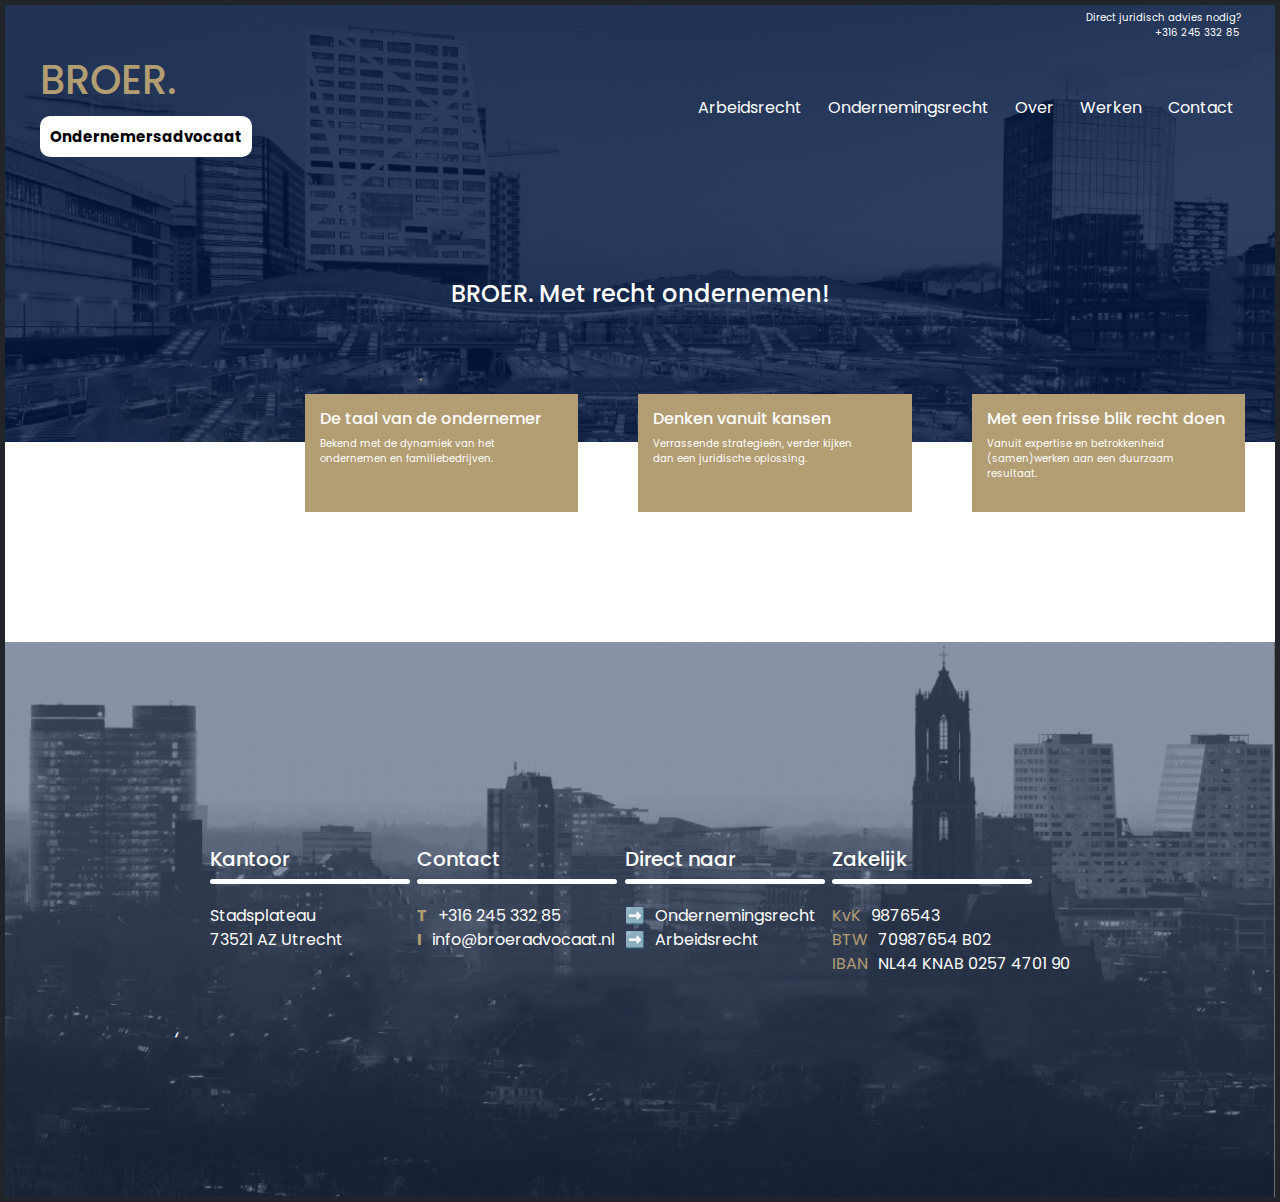
==== index.html @ 6cec7bc5 "Update index.html" ====
<!DOCTYPE html>
<html lang="en">
<head>
    <meta charset="UTF-8">
    <meta name="viewport" content="width=device-width, initial-scale=1.0">
    <title>BROER Ondernemersadvocaat</title>
    <link rel="stylesheet" href="styles.css">
    <link rel="stylesheet" href="queries/styles.css">
    <link rel="preconnect" href="https://fonts.googleapis.com">
    <link rel="preconnect" href="https://fonts.gstatic.com" crossorigin>
    <link href="https://fonts.googleapis.com/css2?family=Poppins:ital,wght@0,100;0,200;0,300;0,400;0,500;0,600;0,700;0,800;0,900;1,100;1,200;1,300;1,400;1,500;1,600;1,700;1,800;1,900&display=swap" rel="stylesheet">
    <link rel="stylesheet" href="https://cdn.jsdelivr.net/npm/bootstrap@5.3.3/dist/css/bootstrap.min.css">
</head>
<body style="border: solid 5px;">

<header class="header">
    <p>
        Direct juridisch advies nodig?<br>
        +316 245 332 85
    </p>
    <div class="top-header">
        <div class="logo">
            <a href="index.html">
                <h1>
                    BROER.
                    <br>
                    <strong>Ondernemersadvocaat</strong> 
                </h1> 
        </a>
        </div>
        <div class="nav-links">
            <nav class="navbar navbar-expand-lg">
                <div class="container-fluid">
                  <button class="text-white navbar-toggler" type="button" data-bs-toggle="offcanvas" data-bs-target="#offcanvasNavbar" aria-controls="offcanvasNavbar" aria-label="Toggle navigation" style="background-color: white;">
                    <span class="text-white navbar-toggler-icon"></span>
                  </button>
                  <div class="offcanvas offcanvas-end" tabindex="-1" id="offcanvasNavbar" aria-labelledby="offcanvasNavbarLabel">
                    <div class="offcanvas-header">
                      <h5 class="offcanvas-title" id="offcanvasNavbarLabel"> BROER.<br>Ondernemersadvocaat</h5>
                      <button type="button" class="btn-close" data-bs-dismiss="offcanvas" aria-label="Close"></button>
                    </div>
                    <div class="offcanvas-body">
                      <ul class="navbar-nav justify-content-end flex-grow-1 pe-3">
                        <li class="nav-item">
                            <a class="nav-link" href="pages/corporate-law.html">Arbeidsrecht</a>
                        </li>
                        <li class="nav-item">
                          <a class="nav-link" href="pages/labor-law.html">Ondernemingsrecht</a>
                        </li>
                        <li class="nav-item">
                            <a class="nav-link" href="pages/about.html">Over</a>
                        </li>
                        <li class="nav-item">
                            <a class="nav-link" href="pages/career.html">Werken</a>
                        </li>
                        <li class="nav-item">
                            <a class="nav-link" href="pages/contact.html">Contact</a>
                        </li>
                      </ul>
                    </div>
                  </div>
                </div>
              </nav>
        </div>
    </div>
    <div class="description">
        <h4>BROER. Met recht ondernemen!</h4>
        <div class="boxes">
            <div class="box">
                <h6>De taal van de ondernemer</h6>
                <p>
                    Bekend met de dynamiek van het
                    ondernemen en familiebedrijven.
                </p>
            </div>
            <div class="box">
                <h6>Denken vanuit kansen</h6>
                <p>
                    Verrassende strategieën, verder kijken
                    dan een juridische oplossing.
                </p>
            </div>
            <div class="box">
                <h6>Met een frisse blik recht doen</h6>
                <p>
                    Vanuit expertise en betrokkenheid
                    (samen)werken aan een duurzaam
                    resultaat.
                </p>
            </div>
        </div>
    </div>
    
</header>

<section class="section">
    <div>
        <h1></h1>
    </div>
</section>

<footer>
    <div class="footer-container">
        <div class="f-container">
            <div class="f-box">
                <h5>Kantoor</h5>
                <div></div>
                <p>
                    Stadsplateau
                    <br>
                    73521 AZ Utrecht
                </p>
            </div>
            <div class="f-box">
                <h5>Contact</h5>
               <div></div>
               <p>
                    <strong>T</strong>+316 245 332 85
                    <br>
                    <strong>I</strong>info@broeradvocaat.nl
               </p>
            </div>
            <div class="f-box">
                <h5>Direct naar</h5>
                <div></div>
                <p class="w-one">
                    <span>➡️</span>Ondernemingsrecht
                    <br>
                    <span>➡️</span>Arbeidsrecht
                </p>
            </div>
            <div class="f-box">
                <h5>Zakelijk</h5>
                <div></div>
                <p class="w-two">
                    <span>KvK</span>9876543
                    <br>
                    <span>BTW</span>70987654 B02
                    <br>
                    <span>IBAN</span>NL44 KNAB 0257 4701 90
                </p>
            </div>
        </div>
    </div>
</footer>


<script src="https://cdn.jsdelivr.net/npm/@popperjs/core@2.11.8/dist/umd/popper.min.js" integrity="sha384-I7E8VVD/ismYTF4hNIPjVp/Zjvgyol6VFvRkX/vR+Vc4jQkC+hVqc2pM8ODewa9r" crossorigin="anonymous"></script>
<script src="https://cdn.jsdelivr.net/npm/bootstrap@5.3.3/dist/js/bootstrap.min.js" integrity="sha384-0pUGZvbkm6XF6gxjEnlmuGrJXVbNuzT9qBBavbLwCsOGabYfZo0T0to5eqruptLy" crossorigin="anonymous"></script>
</body>
</html>
---- styles.css ----
*{
    font-family: "Poppins", sans-serif;
}

body {
    margin: 0;
    padding: 0;
}
.header {
    position: relative;
    background-image: url('/img/hero.png');
    background-size: cover;
    background-position: center;
    padding: 5px;
}

.header p{
    text-align: right;
    color: white;
    font-size: 10px;
    margin-right: 30px;
}

.top-header {
    display: flex;
    justify-content: space-between;
    align-items: center;
    
}
.logo {
    flex: 1;
    margin-left: 30px;
}

.logo a {
    text-decoration: none;
}

.logo h1 {
   color: #B39D73;
}
.logo strong {
    background-color: white;
    color: black;
    font-size: 15px;
    padding: 10px;
    border-radius: 10px ;
 }
.nav-links {
    flex: 1;
    display: flex;
    justify-content: flex-end;
}
.nav-links a {
    margin-left: 10px;
    text-decoration: none;
    color: #ffffff;
}

.nav-links a:hover {
    color: #B39D73;
}
.description {
    color: white;
    text-align: center;
    padding: 120px;
}
.boxes {
    position: absolute;
    left: 250px;
    right: 0;
    bottom: -80px;
    display: flex;
    justify-content: space-between;
    max-width: 1000px;
}
.box {
    background-color: #B39D73;
    padding: 15px;
    margin: 10px;
    margin-left: 50px;
    text-align: left;
    color: white;
    flex: 1;
}

.box p {
    font-size: 10px;
    text-align: left;
}

.section{
margin-top: 200px;

}

.footer-container{
    margin-top: 200px;
    background-image: url('/img/footer.png');
    background-size: cover;
    background-position: center;
    padding: 5px;
}

.f-container{
    padding: 200px;
    display: flex;
    flex-wrap: wrap;
    justify-content: space-between;
}

.f-box{
    color: white;
}

.f-box div{
    width: 200px;
    height: 5px;
    background-color: white;
    border-radius: 20px;
    margin-bottom: 20px;
}

.f-box p strong{
    letter-spacing: 10px;
    
}

.f-box strong{
    color: #B39D73;
}

.w-one span{
    margin-right: 10px;
}

.w-two span{
    margin-right: 10px;
    color: #B39D73;
}
---- queries/styles.css ----
@media (max-width: 992px) {
    .logo{
        margin-left: 10px;
    }

    .nav-links {
        margin-right: 0;
    }

    .header p{
        margin-right: 5px;
    }

    .description {
        padding: 20px;
    }

    .nav-links a {
        color: #000000;
    }

    .boxes {
        position: unset;
        display: flex;
        flex-wrap: wrap;
    }
    .box{
        padding: 50px;
        margin-left: 0;
    }

    .f-container{
        padding: 100px;
        display: flex;
        justify-content: center;
        align-items: center;
    }

    .f-box{
        margin-bottom: 30px;
    }
    
}
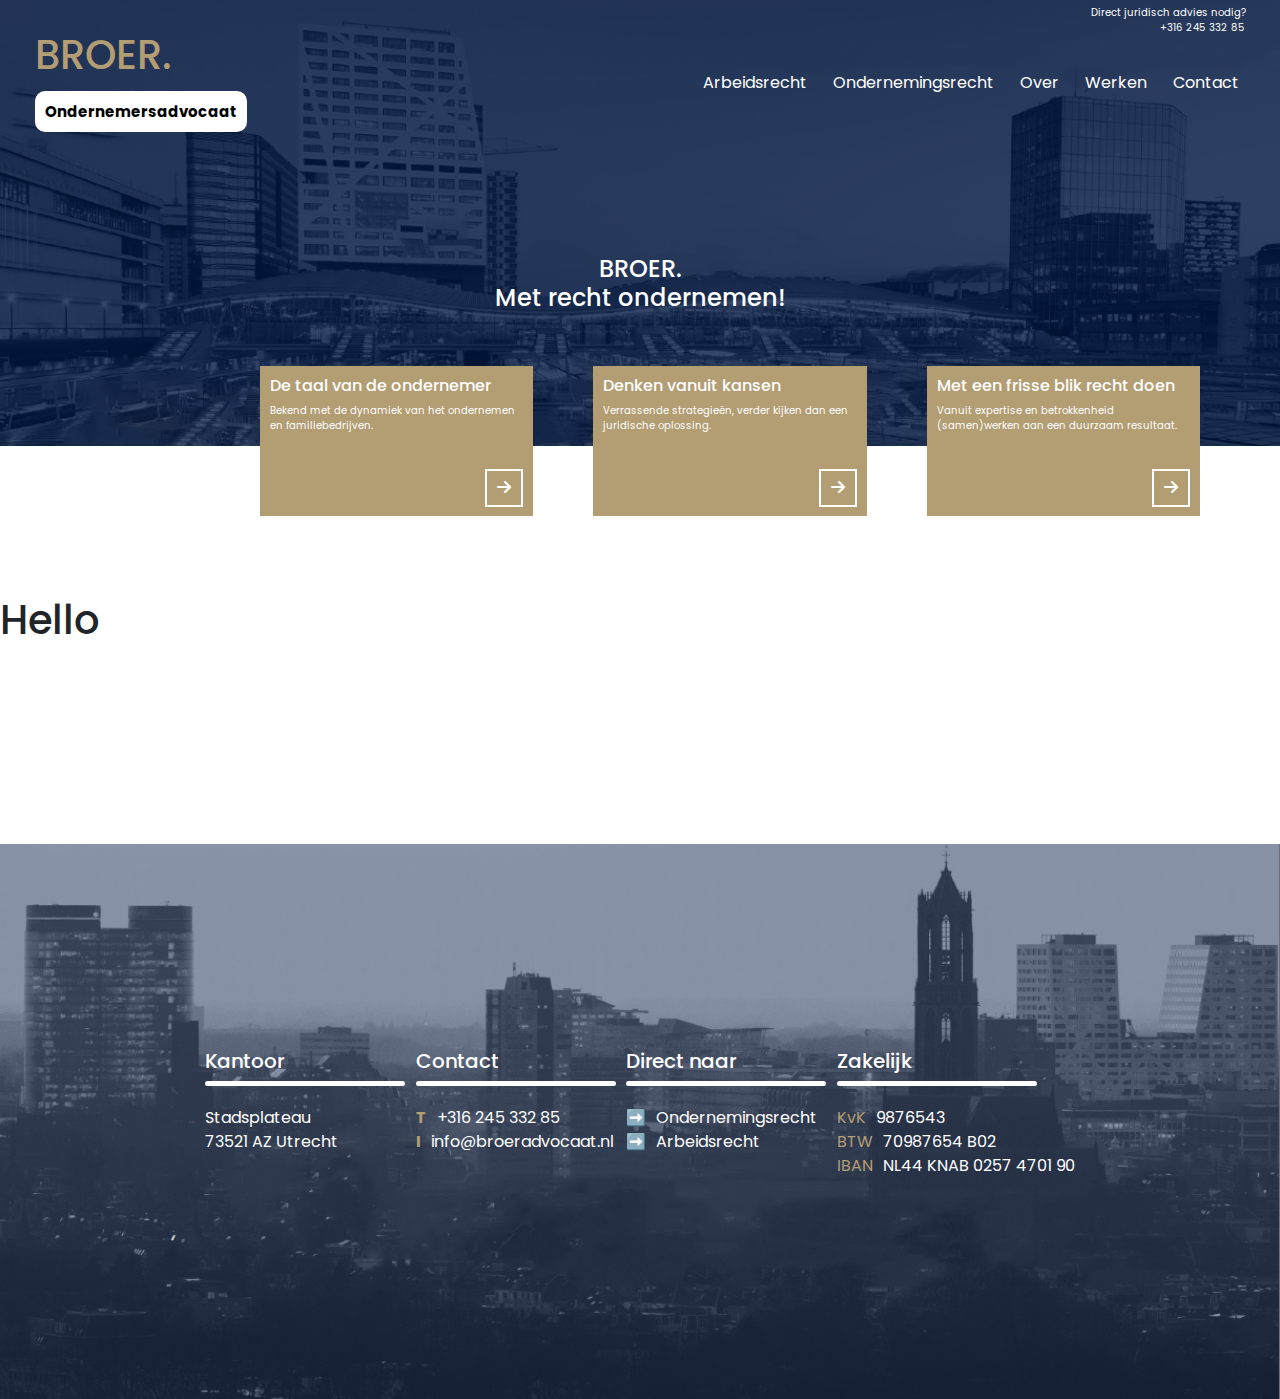
==== commit e183184f: "Updated" ====
--- a/index.html
+++ b/index.html
@@ -10,11 +10,13 @@
     <link rel="preconnect" href="https://fonts.gstatic.com" crossorigin>
     <link href="https://fonts.googleapis.com/css2?family=Poppins:ital,wght@0,100;0,200;0,300;0,400;0,500;0,600;0,700;0,800;0,900;1,100;1,200;1,300;1,400;1,500;1,600;1,700;1,800;1,900&display=swap" rel="stylesheet">
     <link rel="stylesheet" href="https://cdn.jsdelivr.net/npm/bootstrap@5.3.3/dist/css/bootstrap.min.css">
+    <link rel="stylesheet" href="https://cdnjs.cloudflare.com/ajax/libs/font-awesome/6.5.2/css/all.min.css">
 </head>
-<body style="border: solid 5px;">
+<body>
 
 <header class="header">
-    <p>
+    <div class="header-container">
+    <p class="h-text">
         Direct juridisch advies nodig?<br>
         +316 245 332 85
     </p>
@@ -31,8 +33,8 @@
         <div class="nav-links">
             <nav class="navbar navbar-expand-lg">
                 <div class="container-fluid">
-                  <button class="text-white navbar-toggler" type="button" data-bs-toggle="offcanvas" data-bs-target="#offcanvasNavbar" aria-controls="offcanvasNavbar" aria-label="Toggle navigation" style="background-color: white;">
-                    <span class="text-white navbar-toggler-icon"></span>
+                  <button class="navbar-toggler" type="button" data-bs-toggle="offcanvas" data-bs-target="#offcanvasNavbar" aria-controls="offcanvasNavbar" aria-label="Toggle navigation">
+                    <span class="navbar-toggler-icon"></span>
                   </button>
                   <div class="offcanvas offcanvas-end" tabindex="-1" id="offcanvasNavbar" aria-labelledby="offcanvasNavbarLabel">
                     <div class="offcanvas-header">
@@ -64,38 +66,58 @@
         </div>
     </div>
     <div class="description">
-        <h4>BROER. Met recht ondernemen!</h4>
+        <h4>BROER.<br> Met recht ondernemen!</h4>
         <div class="boxes">
             <div class="box">
-                <h6>De taal van de ondernemer</h6>
-                <p>
-                    Bekend met de dynamiek van het
-                    ondernemen en familiebedrijven.
-                </p>
+                <div class="b-container">
+                    <h6>De taal van de ondernemer</h6>
+                    <p>
+                        Bekend met de dynamiek van het ondernemen en familiebedrijven.
+                    </p>
+                </div>
+               
+                <div class="arrow">
+                    <div class="arrow-container">
+                    <i class="fa-solid fa-arrow-right"></i>
+                    </div>
+                </div>
             </div>
             <div class="box">
-                <h6>Denken vanuit kansen</h6>
-                <p>
-                    Verrassende strategieën, verder kijken
-                    dan een juridische oplossing.
-                </p>
+                <div class="b-container">
+                    <h6>Denken vanuit kansen</h6>
+                    <p>
+                        Verrassende strategieën, verder kijken dan een juridische oplossing.
+                    </p>
+                </div>
+               
+                <div class="arrow">
+                    <div class="arrow-container">
+                    <i class="fa-solid fa-arrow-right"></i>
+                    </div>
+                </div>
             </div>
             <div class="box">
-                <h6>Met een frisse blik recht doen</h6>
-                <p>
-                    Vanuit expertise en betrokkenheid
-                    (samen)werken aan een duurzaam
-                    resultaat.
-                </p>
+                <div class="b-container">
+                    <h6>Met een frisse blik recht doen</h6>
+                    <p>
+                        Vanuit expertise en betrokkenheid (samen)werken aan een duurzaam resultaat.
+                    </p>
+                </div>
+             
+                <div class="arrow">
+                    <div class="arrow-container">
+                    <i class="fa-solid fa-arrow-right"></i>
+                    </div>
+                </div>
             </div>
         </div>
     </div>
-    
+  </div>
 </header>
 
 <section class="section">
     <div>
-        <h1></h1>
+        <h1>Hello</h1>
     </div>
 </section>
 
--- a/styles.css
+++ b/styles.css
@@ -6,7 +6,12 @@
     margin: 0;
     padding: 0;
 }
+
 .header {
+   max-height: 600px;
+}
+
+.header-container{
     position: relative;
     background-image: url('/img/hero.png');
     background-size: cover;
@@ -14,19 +19,18 @@
     padding: 5px;
 }
 
-.header p{
+.h-text{
     text-align: right;
     color: white;
     font-size: 10px;
     margin-right: 30px;
+    max-height: 10px;
 }
 
 .top-header {
     display: flex;
-    justify-content: space-between;
-    align-items: center;
-    
 }
+
 .logo {
     flex: 1;
     margin-left: 30px;
@@ -57,6 +61,7 @@
     color: #ffffff;
 }
 
+
 .nav-links a:hover {
     color: #B39D73;
 }
@@ -76,22 +81,38 @@
 }
 .box {
     background-color: #B39D73;
-    padding: 15px;
     margin: 10px;
-    margin-left: 50px;
+    margin-right: 50px;
     text-align: left;
     color: white;
     flex: 1;
+    max-height: 150px;
 }
 
-.box p {
+.b-container{
+    padding: 10px;
+}
+
+.b-container p {
     font-size: 10px;
     text-align: left;
 }
 
+.arrow{
+    display: flex;
+    justify-content: end;
+    padding: 10px;
+}
+
+.arrow-container{
+    border: solid 2px;
+    padding: 5px;
+    padding-left: 10px;
+    padding-right: 10px;
+}
+
 .section{
-margin-top: 200px;
-
+margin-top: 150px;
 }
 
 .footer-container{
--- a/queries/styles.css
+++ b/queries/styles.css
@@ -7,12 +7,38 @@
         margin-right: 0;
     }
 
-    .header p{
-        margin-right: 5px;
+    .header-container{
+        max-height: 650px;
+    }
+
+    .h-text{
+        display: none;
     }
 
     .description {
-        padding: 20px;
+        text-align: left;
+        padding: 10px;
+    }
+
+    .top-header {
+        margin-bottom: 50px;
+    }
+    
+    .navbar .navbar-toggler{
+        border: unset;
+    }
+
+   .navbar-toggler .navbar-toggler-icon{
+        background-image: url("data:image/svg+xml,%3csvg xmlns='http://www.w3.org/2000/svg' viewBox='0 0 30 30'%3e%3cpath stroke='white' stroke-linecap='round' stroke-miterlimit='10' stroke-width='4' d='M4 7h22M4 15h22M4 23h22'/%3e%3c/svg%3e");
+    }
+
+    .description h4{
+        display: flex;
+        flex-wrap: wrap;
+        font-size: 35px;
+        max-width: 100px;
+        margin-left: 30px;
+        font-weight: 700;
     }
 
     .nav-links a {
@@ -20,14 +46,32 @@
     }
 
     .boxes {
-        position: unset;
+        position: relative;
+        margin-left: 30px;
+        left: unset;
         display: flex;
         flex-wrap: wrap;
+        bottom: 0px;
     }
+
     .box{
-        padding: 50px;
-        margin-left: 0;
+        width: 300px;
+        padding: 27px;
+        max-height: 200px;
     }
+
+    .b-container{
+        padding: 0;
+    }
+
+    .arrow{
+        padding: 0;
+    }
+
+    .section{
+        margin-top: 300px;
+    }
+        
 
     .f-container{
         padding: 100px;
@@ -40,4 +84,5 @@
         margin-bottom: 30px;
     }
     
-}+}
+
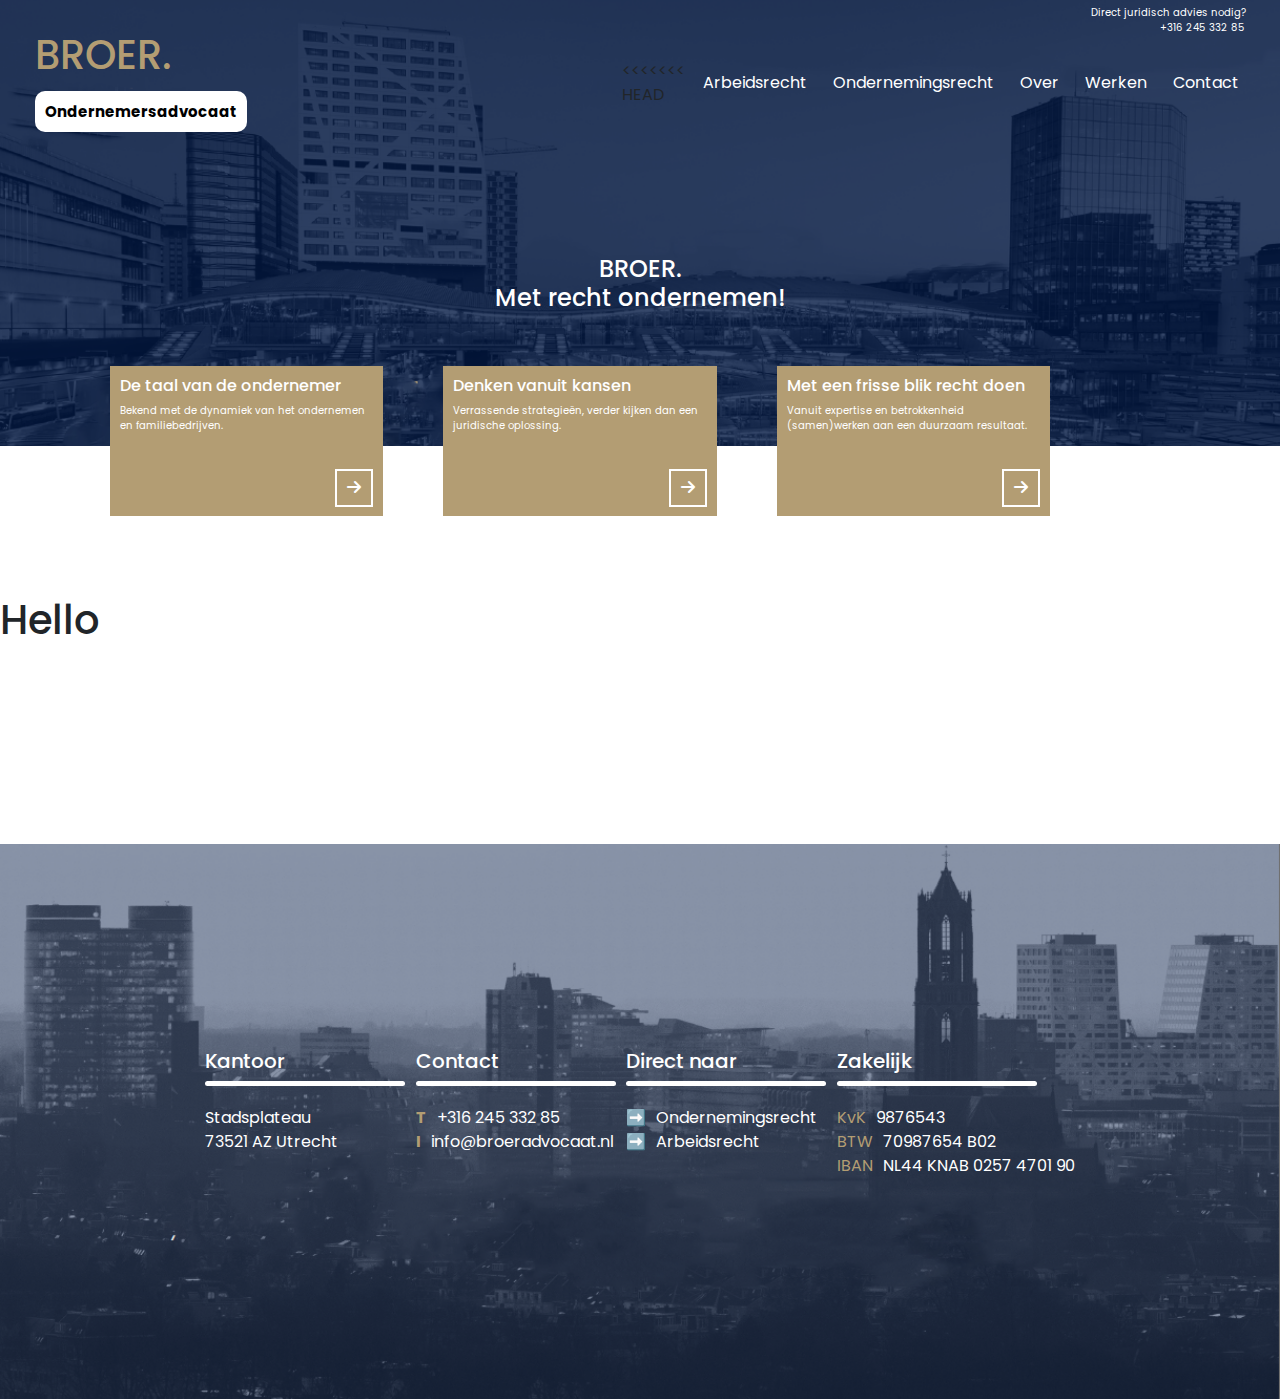
==== commit 5a7776b5: "Update" ====
--- a/index.html
+++ b/index.html
@@ -33,8 +33,13 @@
         <div class="nav-links">
             <nav class="navbar navbar-expand-lg">
                 <div class="container-fluid">
+<<<<<<< HEAD
                   <button class="navbar-toggler" type="button" data-bs-toggle="offcanvas" data-bs-target="#offcanvasNavbar" aria-controls="offcanvasNavbar" aria-label="Toggle navigation">
                     <span class="navbar-toggler-icon"></span>
+=======
+                  <button class="text-white navbar-toggler" type="button" data-bs-toggle="offcanvas" data-bs-target="#offcanvasNavbar" aria-controls="offcanvasNavbar" aria-label="Toggle navigation" style="background-color: white;">
+                    <span class="text-white navbar-toggler-icon"></span>
+>>>>>>> 1f19e49b1ed4ab58c80767d5072924f1f32df1e1
                   </button>
                   <div class="offcanvas offcanvas-end" tabindex="-1" id="offcanvasNavbar" aria-labelledby="offcanvasNavbarLabel">
                     <div class="offcanvas-header">
--- a/styles.css
+++ b/styles.css
@@ -72,7 +72,7 @@
 }
 .boxes {
     position: absolute;
-    left: 250px;
+    left: 100px;
     right: 0;
     bottom: -80px;
     display: flex;
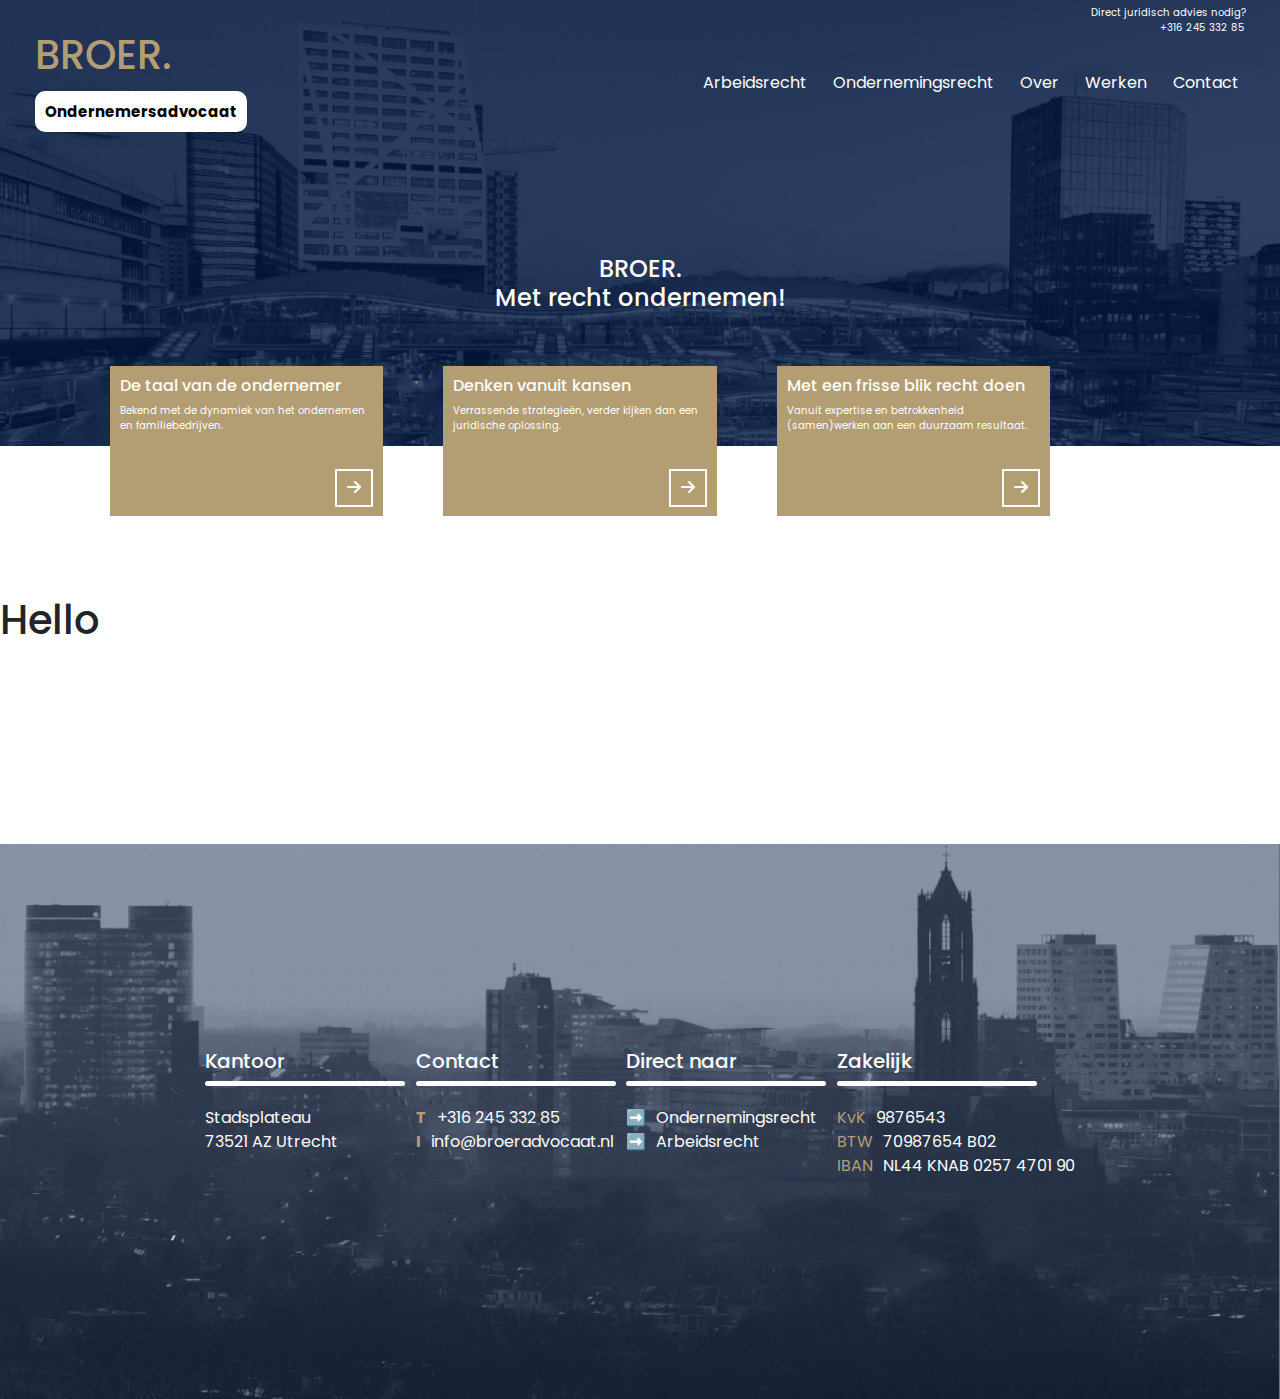
==== commit 78d3c8d0: "Updated" ====
--- a/index.html
+++ b/index.html
@@ -33,13 +33,8 @@
         <div class="nav-links">
             <nav class="navbar navbar-expand-lg">
                 <div class="container-fluid">
-<<<<<<< HEAD
                   <button class="navbar-toggler" type="button" data-bs-toggle="offcanvas" data-bs-target="#offcanvasNavbar" aria-controls="offcanvasNavbar" aria-label="Toggle navigation">
                     <span class="navbar-toggler-icon"></span>
-=======
-                  <button class="text-white navbar-toggler" type="button" data-bs-toggle="offcanvas" data-bs-target="#offcanvasNavbar" aria-controls="offcanvasNavbar" aria-label="Toggle navigation" style="background-color: white;">
-                    <span class="text-white navbar-toggler-icon"></span>
->>>>>>> 1f19e49b1ed4ab58c80767d5072924f1f32df1e1
                   </button>
                   <div class="offcanvas offcanvas-end" tabindex="-1" id="offcanvasNavbar" aria-labelledby="offcanvasNavbarLabel">
                     <div class="offcanvas-header">
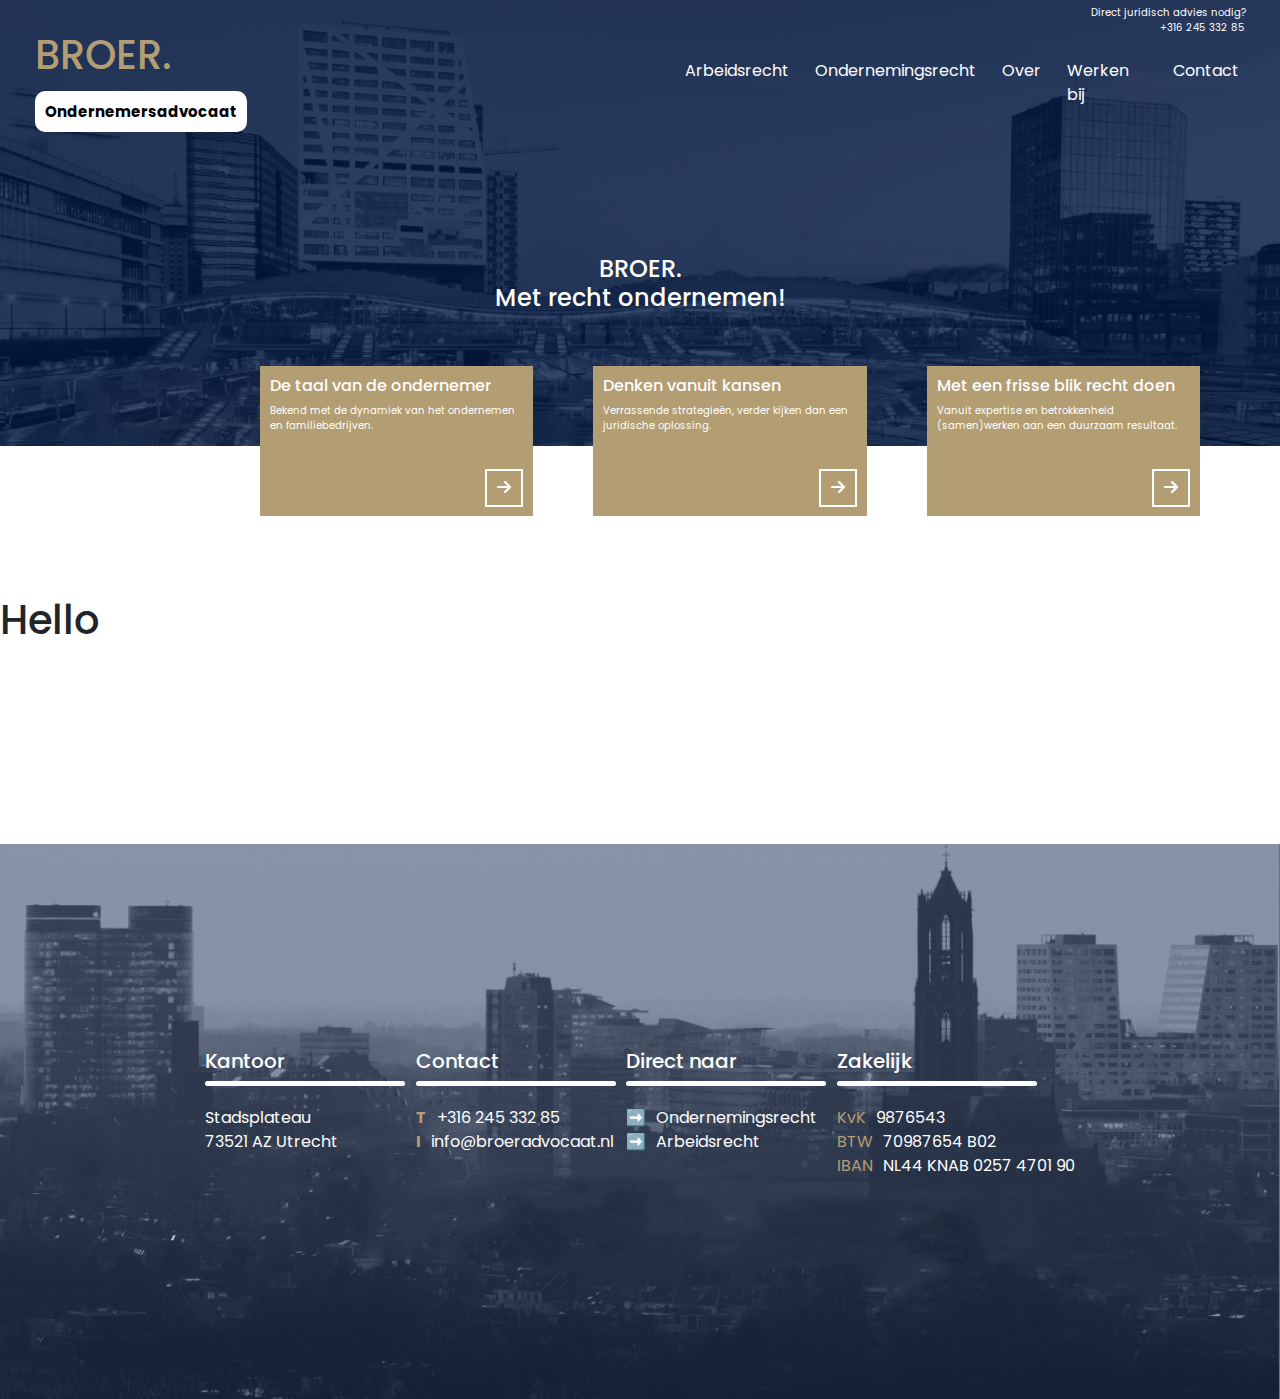
==== commit 7e0b9964: "Updated" ====
--- a/index.html
+++ b/index.html
@@ -53,7 +53,7 @@
                             <a class="nav-link" href="pages/about.html">Over</a>
                         </li>
                         <li class="nav-item">
-                            <a class="nav-link" href="pages/career.html">Werken</a>
+                            <a class="nav-link" href="pages/career.html">Werken bij</a>
                         </li>
                         <li class="nav-item">
                             <a class="nav-link" href="pages/contact.html">Contact</a>
--- a/styles.css
+++ b/styles.css
@@ -72,7 +72,7 @@
 }
 .boxes {
     position: absolute;
-    left: 100px;
+    left: 250px;
     right: 0;
     bottom: -80px;
     display: flex;
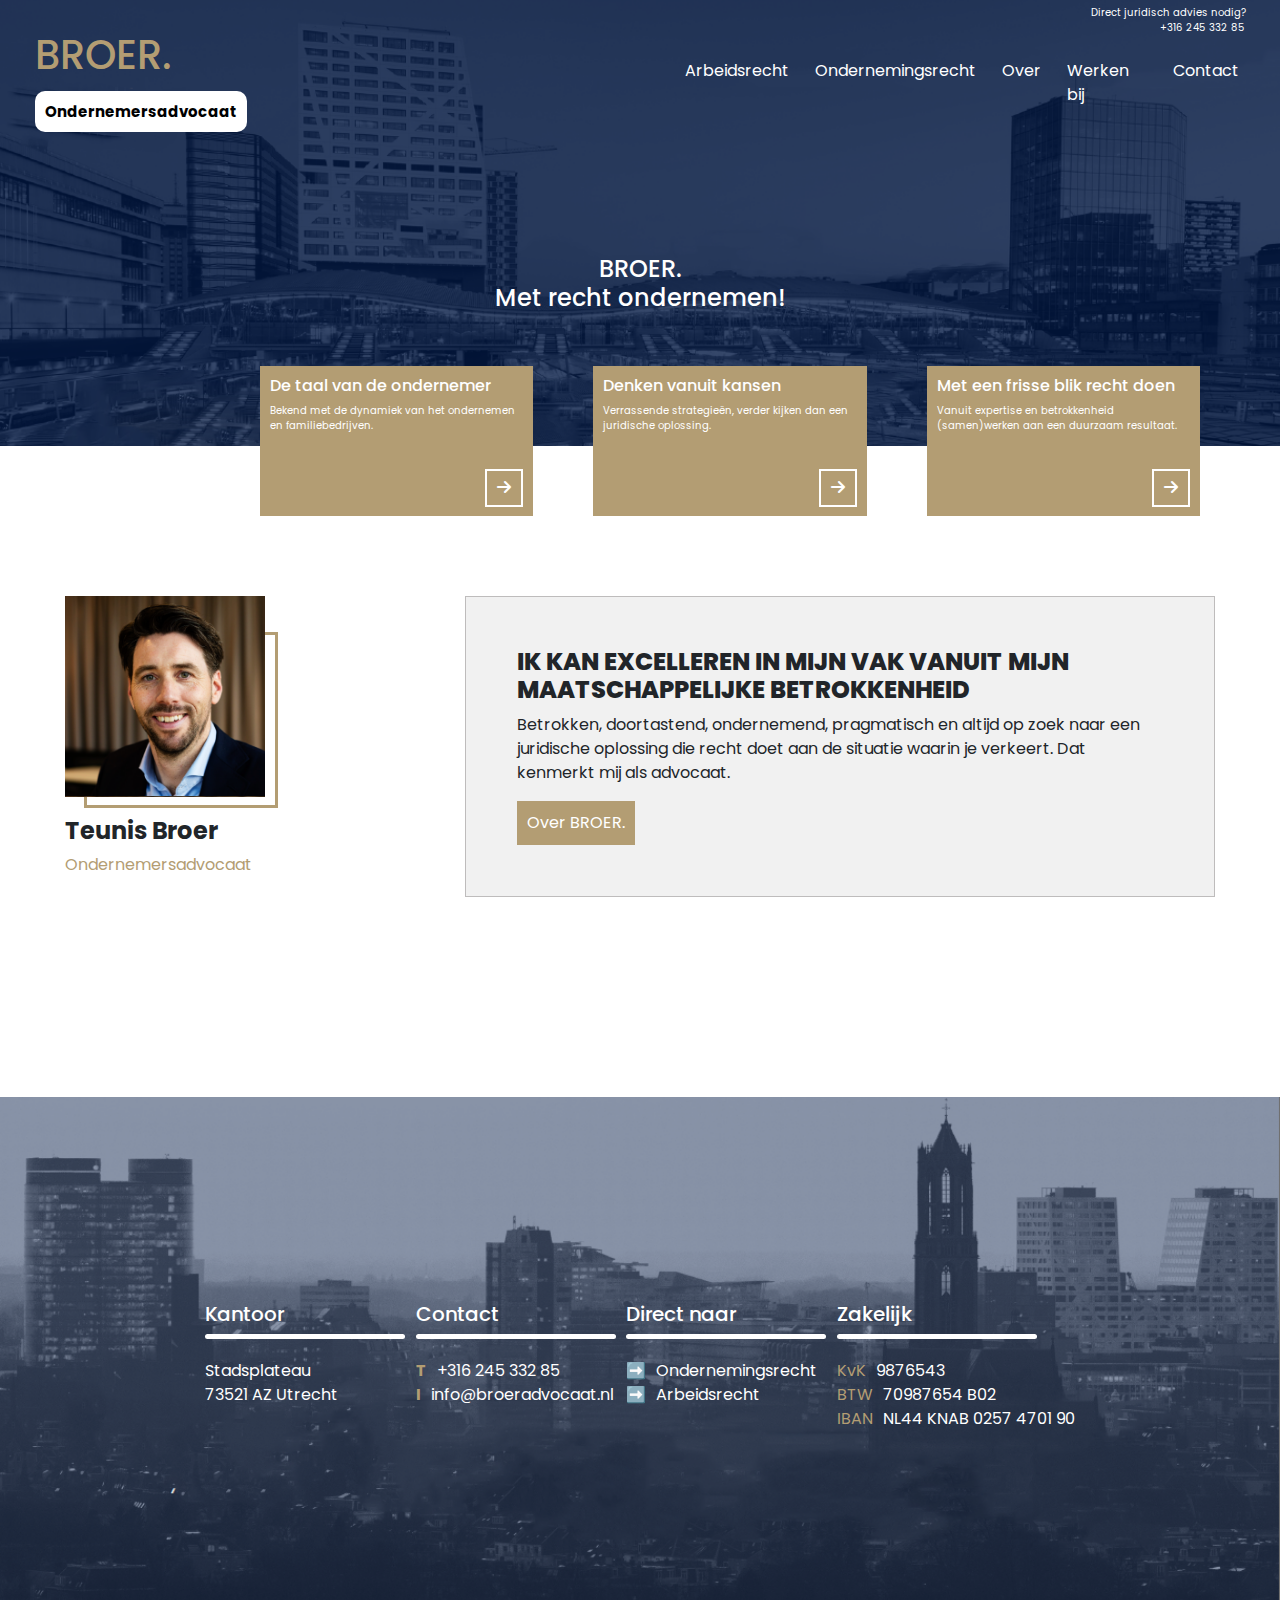
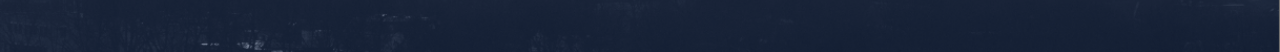
==== commit 446fd3fb: "Updated" ====
--- a/index.html
+++ b/index.html
@@ -116,9 +116,38 @@
 </header>
 
 <section class="section">
-    <div>
-        <h1>Hello</h1>
-    </div>
+
+    <div class="c-container">
+        <div class="info">
+            <div class="info-container">
+                <div class="content">
+                <div class="image-container">
+                    <img src="img/ceo.png" alt="Your Image">
+                </div>
+                <div class="border-line"></div>
+                <div class="info-name">
+                    <h4>Teunis Broer</h4>
+                    <p>Ondernemersadvocaat</p>
+                  </div>
+                </div>
+            </div>
+    
+            <div class="text">
+                <div class="text-container">
+                    <div class="text-content">
+                      <h4>IK KAN EXCELLEREN IN MIJN VAK VANUIT MIJN MAATSCHAPPELIJKE BETROKKENHEID</h4>
+                      <p>Betrokken, doortastend, ondernemend, pragmatisch en altijd op
+                        zoek naar een juridische oplossing die recht doet aan de situatie
+                        waarin je verkeert. Dat kenmerkt mij als advocaat.</p>
+                        <button>Over BROER.</button>
+                    </div>
+                </div>
+            </div>
+        </div>
+        
+    </div>
+    
+       
 </section>
 
 <footer>
--- a/styles.css
+++ b/styles.css
@@ -159,3 +159,82 @@
     margin-right: 10px;
     color: #B39D73;
 }
+
+
+/*Main Section*/
+
+.c-container{
+display: flex;
+justify-content: center;
+}
+
+.info{
+display: flex;
+justify-content: space-between;
+max-width: 1500px;
+}
+
+.info-container {
+    position: relative;
+}
+  
+.content {
+    max-width: 200px;
+}
+  
+.image-container {
+    position: relative; /* Make sure the container is positioned relative */
+    flex: 0 0 auto; /* Don't allow the image to grow */
+    z-index: 1;
+}
+  
+.image-container img {
+    max-width: 100%; 
+    height: auto;
+}
+  
+.text {
+    background-color: #bebcbc37;
+    border: solid 1px #bebcbc;
+    margin-left: 200px; 
+    padding: 20px;
+    width: 750px;
+}
+
+.text-container{
+    padding: 31px;
+}
+  
+.border-line {
+    position: absolute;
+    top: 12%;
+    left: 19px;
+    width: 97%;
+    height: 2px;
+    padding: 85px;
+    border: solid #B39D73 3px;
+}
+
+.info-name{
+    margin-top: 20px;
+}
+
+.info-name h4{
+    font-weight: 700;
+}
+
+.info-name p{
+    color: #B39D73;
+}
+
+.text-content h4{
+font-weight: 800;
+}
+  
+.text-content button{
+    background-color: #B39D73;
+    padding: 10px;
+    color: white;
+    border: none
+}
+  --- a/queries/styles.css
+++ b/queries/styles.css
@@ -8,7 +8,7 @@
     }
 
     .header-container{
-        max-height: 650px;
+        max-height: 580px;
     }
 
     .h-text{
@@ -22,6 +22,7 @@
 
     .top-header {
         margin-bottom: 50px;
+        margin-top: 15px;
     }
     
     .navbar .navbar-toggler{
@@ -35,7 +36,7 @@
     .description h4{
         display: flex;
         flex-wrap: wrap;
-        font-size: 35px;
+        font-size: 30px;
         max-width: 100px;
         margin-left: 30px;
         font-weight: 700;
@@ -83,6 +84,47 @@
     .f-box{
         margin-bottom: 30px;
     }
+
+    .c-container{
+        display: flex;
+       flex-wrap: wrap;
+       max-width: unset;
+    }
+
+    .info{
+        flex-wrap: wrap;
+        justify-content: center;
+        max-width: 540px;
+    }
+        
+    .image-container {
+        z-index: 1;
+    }
+
+    .image-container img {
+        max-width: 100%; 
+        height: auto;
+    }
+
+    .info-name{
+        margin-top: 30px;
+    }
+    
+    
+    .text {
+        margin-left: 2px; 
+        width: 100%;
+    }
+
+    .border-line {
+        position: absolute;
+        top: 2%;
+        left: 5px;
+        width: 0%;
+        height: 2px;
+        padding: 101px;
+        border: solid #B39D73 3px;
+    }
     
 }
 
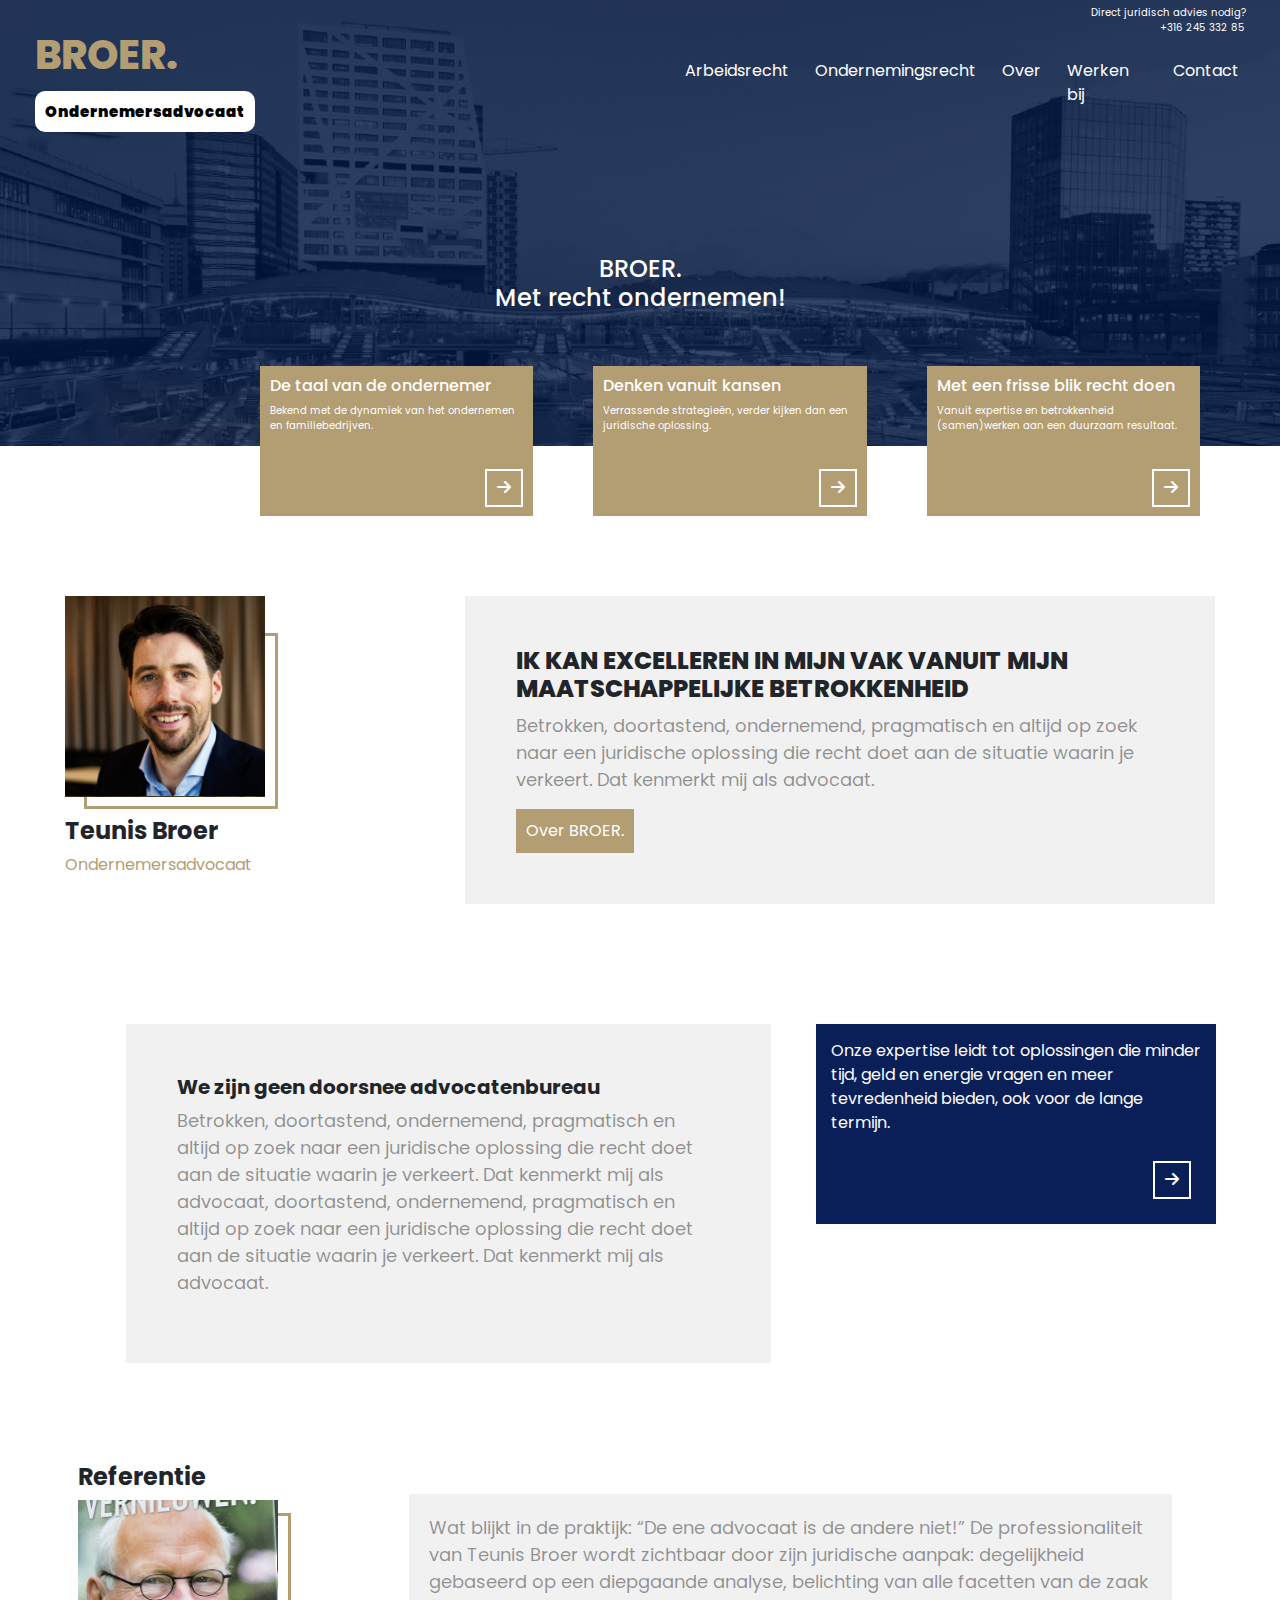
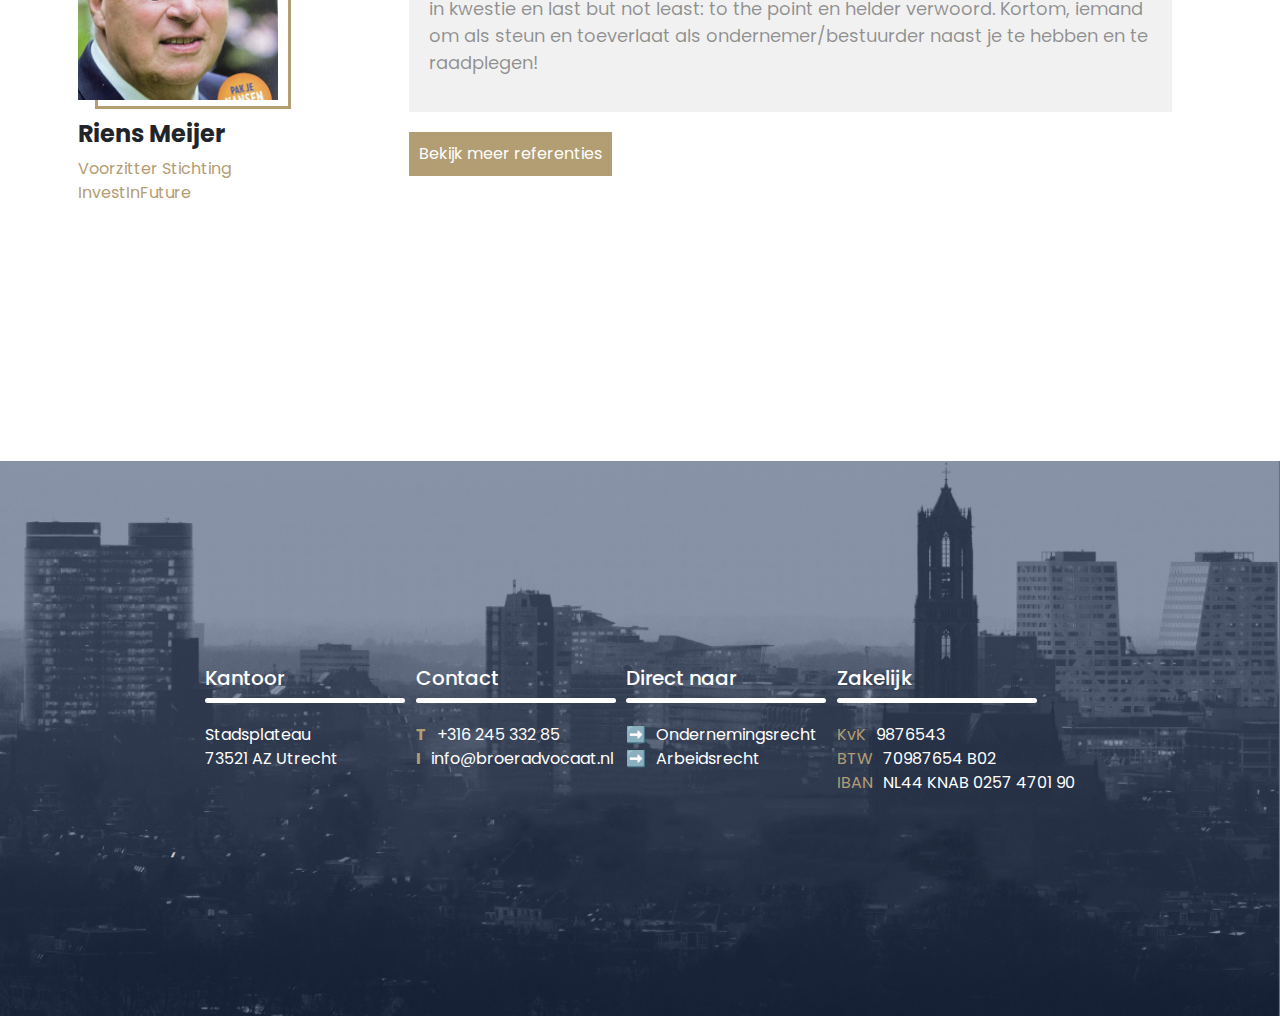
==== commit edac1b9e: "Updated" ====
--- a/index.html
+++ b/index.html
@@ -121,13 +121,13 @@
         <div class="info">
             <div class="info-container">
                 <div class="content">
-                <div class="image-container">
-                    <img src="img/ceo.png" alt="Your Image">
-                </div>
-                <div class="border-line"></div>
-                <div class="info-name">
-                    <h4>Teunis Broer</h4>
-                    <p>Ondernemersadvocaat</p>
+                    <div class="image-container">
+                        <img src="img/ceo.png" alt="Your Image">
+                    </div>
+                    <div class="border-line"></div>
+                    <div class="info-name">
+                        <h4>Teunis Broer</h4>
+                        <p>Ondernemersadvocaat</p>
                   </div>
                 </div>
             </div>
@@ -143,9 +143,82 @@
                     </div>
                 </div>
             </div>
-        </div>
-        
-    </div>
+        </div>  
+    </div>
+    
+
+
+    <div class="next-container">
+        <div class="n-container">
+            <div class="textt">
+                <div class="text-container">
+                    <div class="text-content">
+                        <h5 style="font-weight: 700;">We zijn geen doorsnee advocatenbureau</h5>
+                        <p style="color: rgba(0, 0, 0, 0.405); font-size: 18px;">Betrokken, doortastend, ondernemend, pragmatisch en altijd op
+                        zoek naar een juridische oplossing die recht doet aan de situatie
+                        waarin je verkeert. Dat kenmerkt mij als advocaat, doortastend,
+                        ondernemend, pragmatisch en altijd op zoek naar een juridische
+                        oplossing die recht doet aan de situatie waarin je verkeert. Dat
+                        kenmerkt mij als advocaat.</p>
+                    </div>
+                </div>
+            </div>
+
+            <div class="tiny-box">
+                <div class="t-con-box">
+                    <p>
+                        Onze expertise leidt tot
+                        oplossingen die minder tijd, geld
+                        en energie vragen en meer
+                        tevredenheid bieden, ook voor de
+                        lange termijn.
+                    </p>
+                    <div class="arrow">
+                        <div class="arrow-container">
+                            <i class="fa-solid fa-arrow-right"></i>
+                        </div>
+                    </div>
+                </div>
+            </div>
+        </div>
+    </div>
+    
+
+    <div class="d-container">
+        <div class="info">
+            <div class="info-container">
+                <div class="content">
+                    <h4 class="ref">Referentie</h4>
+                    <div class="image-container">
+                        <img src="img/oldman.png" alt="Your Image">
+                    </div>
+                    <div class="borderr-line"></div>
+                    <div class="info-name">
+                        <h4>Riens Meijer</h4>
+                        <p>Voorzitter Stichting InvestInFuture</p>
+                  </div>
+                </div>
+            </div>
+    
+            <div class="last-text">
+                <div class="text-container">
+                    <div class="last-text-content">
+                        <p>
+                            Wat blijkt in de praktijk: “De ene advocaat is de andere niet!”
+                            De professionaliteit van Teunis Broer wordt zichtbaar door zijn juridische aanpak:
+                            degelijkheid gebaseerd op een diepgaande analyse, belichting van alle facetten van de
+                            zaak in kwestie en last but not least: to the point en helder verwoord. Kortom, iemand om
+                            als steun en toeverlaat als ondernemer/bestuurder naast je te hebben en te raadplegen!
+                        </p>
+                    </div>
+                    <button class="t-btn">Bekijk meer referenties</button>
+                </div>
+            </div>
+        </div>  
+    </div>
+    
+    
+    
     
        
 </section>
--- a/styles.css
+++ b/styles.css
@@ -41,11 +41,12 @@
 }
 
 .logo h1 {
-   color: #B39D73;
+font-weight: 750;
+color: #B39D73;
 }
 .logo strong {
     background-color: white;
-    color: black;
+    color: rgb(0, 0, 0);
     font-size: 15px;
     padding: 10px;
     border-radius: 10px ;
@@ -115,50 +116,6 @@
 margin-top: 150px;
 }
 
-.footer-container{
-    margin-top: 200px;
-    background-image: url('/img/footer.png');
-    background-size: cover;
-    background-position: center;
-    padding: 5px;
-}
-
-.f-container{
-    padding: 200px;
-    display: flex;
-    flex-wrap: wrap;
-    justify-content: space-between;
-}
-
-.f-box{
-    color: white;
-}
-
-.f-box div{
-    width: 200px;
-    height: 5px;
-    background-color: white;
-    border-radius: 20px;
-    margin-bottom: 20px;
-}
-
-.f-box p strong{
-    letter-spacing: 10px;
-    
-}
-
-.f-box strong{
-    color: #B39D73;
-}
-
-.w-one span{
-    margin-right: 10px;
-}
-
-.w-two span{
-    margin-right: 10px;
-    color: #B39D73;
-}
 
 
 /*Main Section*/
@@ -166,6 +123,7 @@
 .c-container{
 display: flex;
 justify-content: center;
+margin-bottom: 120px;
 }
 
 .info{
@@ -183,8 +141,8 @@
 }
   
 .image-container {
-    position: relative; /* Make sure the container is positioned relative */
-    flex: 0 0 auto; /* Don't allow the image to grow */
+    position: relative; 
+    flex: 0 0 auto; 
     z-index: 1;
 }
   
@@ -195,7 +153,6 @@
   
 .text {
     background-color: #bebcbc37;
-    border: solid 1px #bebcbc;
     margin-left: 200px; 
     padding: 20px;
     width: 750px;
@@ -230,11 +187,142 @@
 .text-content h4{
 font-weight: 800;
 }
+
+.text-content p{
+color: rgba(0, 0, 0, 0.405); 
+font-size: 18px;
+}
   
 .text-content button{
     background-color: #B39D73;
     padding: 10px;
     color: white;
-    border: none
-}
-  +    border: none;
+}
+  
+
+/*Second Section*/
+
+.textt {
+    background-color: #bebcbc37;
+    padding: 20px;
+    width: 730px;
+    margin-left: 126px;
+}
+
+
+.next-container{
+  max-width: 95%;
+  margin-bottom: 100px;
+}
+
+.n-container{
+    display: flex;
+    gap: 45px;
+}
+
+
+.tiny-box{
+    max-width: 400px;
+}
+
+.t-con-box{
+    background-color: rgb(10, 30, 88);
+    color: white;
+    padding: 15px;
+}
+
+
+/*Last Section*/
+
+.d-container{
+    display: flex;
+    justify-content: center;
+    margin-bottom: 240px;
+}
+
+.ref{
+    font-weight: 700;
+}
+
+.borderr-line {
+    position: absolute;
+    top: 14%;
+    left: 17px;
+    width: 97%;
+    height: 2px;
+    padding: 95px;
+    border: solid #B39D73 3px;
+}
+
+.last-text{
+    margin-left: 100px;
+    width: 825px;
+}
+
+.last-text-content{
+    padding: 20px;
+    background-color: #bebcbc37;
+    margin-bottom: 20px;
+}
+
+.t-btn{
+    background-color: #B39D73;
+    padding: 10px;
+    color: white;
+    border: none;
+}
+
+.last-text-content p{
+color: rgba(0, 0, 0, 0.405); 
+font-size: 18px;
+}
+
+
+
+/*Footer Section*/
+
+.footer-container{
+    margin-top: 200px;
+    background-image: url('/img/footer.png');
+    background-size: cover;
+    background-position: center;
+    padding: 5px;
+}
+
+.f-container{
+    padding: 200px;
+    display: flex;
+    flex-wrap: wrap;
+    justify-content: space-between;
+}
+
+.f-box{
+    color: white;
+}
+
+.f-box div{
+    width: 200px;
+    height: 5px;
+    background-color: white;
+    border-radius: 20px;
+    margin-bottom: 20px;
+}
+
+.f-box p strong{
+    letter-spacing: 10px;
+    
+}
+
+.f-box strong{
+    color: #B39D73;
+}
+
+.w-one span{
+    margin-right: 10px;
+}
+
+.w-two span{
+    margin-right: 10px;
+    color: #B39D73;
+}--- a/queries/styles.css
+++ b/queries/styles.css
@@ -89,6 +89,7 @@
         display: flex;
        flex-wrap: wrap;
        max-width: unset;
+       margin-bottom: 20px;
     }
 
     .info{
@@ -125,6 +126,34 @@
         padding: 101px;
         border: solid #B39D73 3px;
     }
+
+    .textt{
+        margin-left: 2px; 
+        width: 100%;
+    }
+
+    .next-container{
+        max-width: unset;
+        margin-bottom: 20px;
+    }
+
+    .n-container{
+        flex-wrap: wrap-reverse;
+    }
+
+    .tiny-box{
+        max-width: 360px;
+        margin-left: 10px;
+    }
+
+    .last-text{
+        margin-left: 2px; 
+        width: 100%;
+    }
+
+    .d-container{
+        margin-bottom: unset;
+    }
     
 }
 
